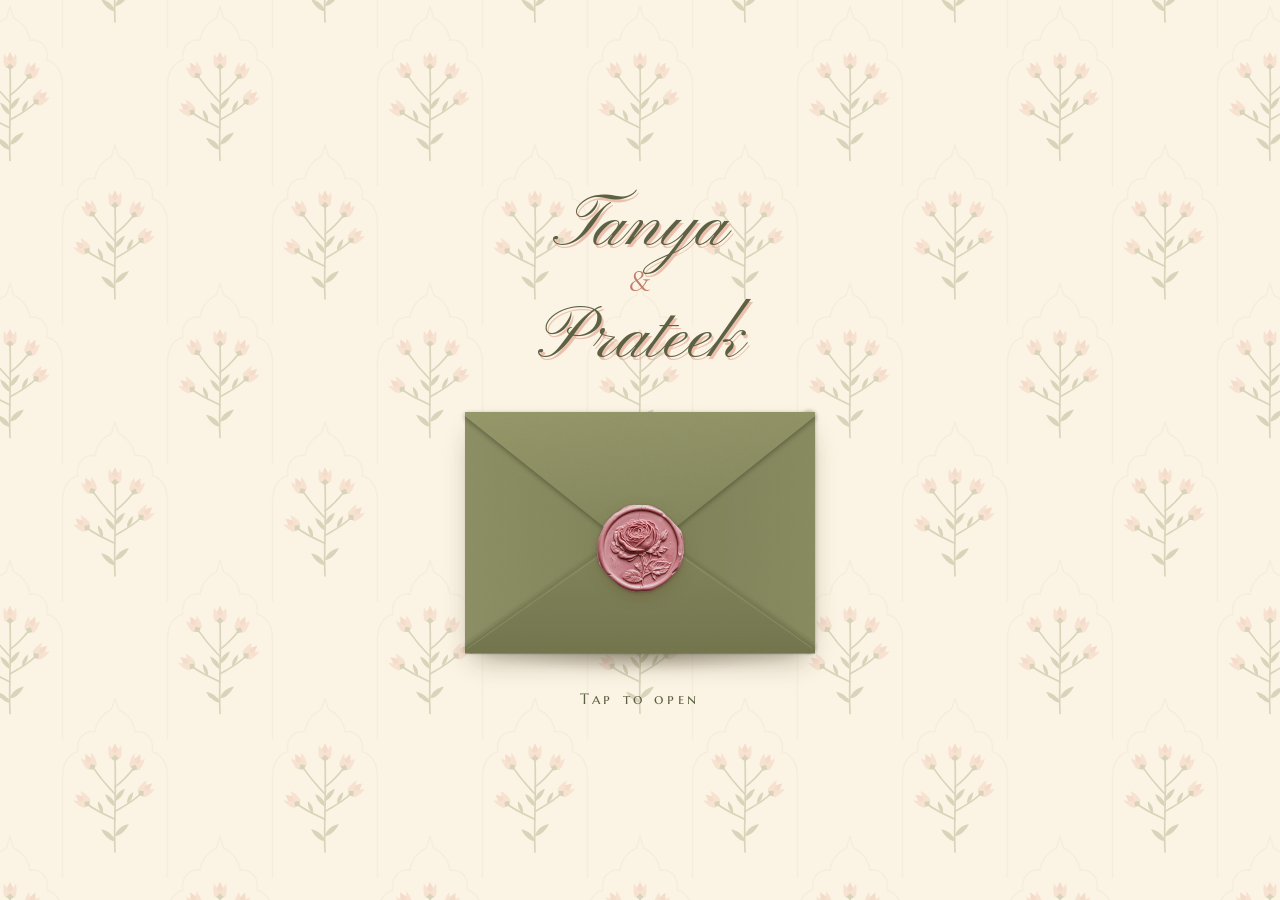
==== index.html @ 71c1da4b "Tanya & Prateek engagement invite Static site for prateeksethi.tanyaarora.in: envelope opening, invi" ====
<!doctype html>
<html lang="en" class="no-js">
<head>
  <meta charset="utf-8">
  <meta name="viewport" content="width=device-width, initial-scale=1, viewport-fit=cover">
  <meta name="color-scheme" content="light">
  <meta name="theme-color" content="#FBF3E3">
  <title>Tanya &amp; Prateek's Engagement</title>
  <meta name="description" content="Our kids are getting engaged! Join us on Sunday, 6 December 2026 at Namami Ganges, Rishikesh.">
  <meta property="og:type" content="website">
  <meta property="og:title" content="Tanya &amp; Prateek · You're invited">
  <meta property="og:description" content="Sunday, 6 December 2026 · Namami Ganges, Rishikesh">
  <meta property="og:url" content="https://prateeksethi.tanyaarora.in/">
  <meta property="og:image" content="https://prateeksethi.tanyaarora.in/assets/preview.jpg">
  <meta property="og:image:width" content="1200">
  <meta property="og:image:height" content="630">
  <meta name="twitter:card" content="summary_large_image">
  <link rel="canonical" href="https://prateeksethi.tanyaarora.in/">
  <link rel="icon" href="assets/flower.svg" type="image/svg+xml">
  <link rel="preconnect" href="https://fonts.googleapis.com">
  <link rel="preconnect" href="https://fonts.gstatic.com" crossorigin>
  <link href="https://fonts.googleapis.com/css2?family=Marcellus&family=Marcellus+SC&family=Pinyon+Script&family=Spectral:ital,wght@0,300;0,400;0,500;1,300;1,400&display=swap" rel="stylesheet">
  <link rel="stylesheet" href="style.css">
</head>
<body>

<!-- Drawings used across the page: block-print sprig, wax seal, and the icons -->
<svg width="0" height="0" style="position:absolute" aria-hidden="true" focusable="false">
  <defs>
    <linearGradient id="orn-l" gradientUnits="userSpaceOnUse" x1="6" y1="0" x2="86" y2="0"><stop offset="0" stop-color="#B4B78E" stop-opacity="0"/><stop offset="1" stop-color="#B4B78E"/></linearGradient>
    <linearGradient id="orn-r" gradientUnits="userSpaceOnUse" x1="214" y1="0" x2="134" y2="0"><stop offset="0" stop-color="#B4B78E" stop-opacity="0"/><stop offset="1" stop-color="#B4B78E"/></linearGradient>

    <path id="sp-leaf" d="M0 0 C5 -4.5 13 -5.2 21 -1.2 C13 3 5 3 0 0Z" fill="#7F834D"/>
    <g id="sp-flower">
      <path d="M-6.2 0 C-7.8 -4 -7.8 -9 -6.8 -14.5 L-3.3 -9.6 L0 -16.5 L3.3 -9.6 L6.8 -14.5 C7.8 -9 7.8 -4 6.2 0 C3 2.6 -3 2.6 -6.2 0Z" fill="#EDB7A3"/>
      <path d="M-3.3 -9.6 L0 -16.5 L3.3 -9.6 C2.2 -4.5 -2.2 -4.5 -3.3 -9.6Z" fill="#E3A08B"/>
      <path d="M-4.2 0.6 L0 -3.6 L4.2 0.6 L0 4Z" fill="#7F834D"/>
    </g>

    <symbol id="sprig" viewBox="-42 -64 84 132">
      <g fill="none" stroke="#7F834D" stroke-width="1.9" stroke-linecap="round">
        <path d="M0 64 C-1.5 34 1.5 2 0 -42"/>
        <path d="M0 -2 C-8 -10 -16 -19 -25 -32"/>
        <path d="M0 -10 C8 -16 14 -22 21 -31"/>
        <path d="M0 18 C10 12 20 7 29 -2"/>
        <path d="M0 27 C-10 22 -22 17 -31 10"/>
      </g>
      <use href="#sp-leaf" transform="translate(0 46) rotate(-38)"/>
      <use href="#sp-leaf" transform="translate(0 52) rotate(-142) scale(1 -1)"/>
      <use href="#sp-leaf" transform="translate(0 6) rotate(-48) scale(.85)"/>
      <use href="#sp-leaf" transform="translate(0 12) rotate(-132) scale(.85 -.85)"/>
      <use href="#sp-leaf" transform="translate(14 9) rotate(-60) scale(.7)"/>
      <use href="#sp-leaf" transform="translate(-14 20) rotate(-115) scale(.7 -.7)"/>
      <use href="#sp-flower" transform="translate(0 -43)"/>
      <use href="#sp-flower" transform="translate(-26 -33) rotate(-28)"/>
      <use href="#sp-flower" transform="translate(22 -32) rotate(24)"/>
      <use href="#sp-flower" transform="translate(30 -3) rotate(48)"/>
      <use href="#sp-flower" transform="translate(-32 9) rotate(-52)"/>
    </symbol>

    <!-- divider: two fading rules, a bud and two leaves -->
    <symbol id="orn" viewBox="0 0 220 26">
      <path d="M6 15 H86" stroke="url(#orn-l)" stroke-width="1"/>
      <path d="M134 15 H214" stroke="url(#orn-r)" stroke-width="1"/>
      <circle cx="91" cy="15" r="1.4" fill="#E8B3A0"/><circle cx="129" cy="15" r="1.4" fill="#E8B3A0"/>
      <use href="#sp-leaf" transform="translate(107 18) rotate(198) scale(.62)"/>
      <use href="#sp-leaf" transform="translate(113 18) rotate(-18) scale(.62)"/>
      <use href="#sp-flower" transform="translate(110 19.5) scale(.82)"/>
    </symbol>


    <!-- icons, drawn in the invite's sage / blush block-print colours -->
    <symbol id="i-rings" viewBox="0 0 48 40">
      <circle cx="19" cy="24" r="10.5" fill="none" stroke="#7E8056" stroke-width="3.4"/>
      <circle cx="29" cy="24" r="10.5" fill="none" stroke="#B4B78E" stroke-width="3.4"/>
      <path d="M20.8 13.7 A10.5 10.5 0 0 1 27 17.3" fill="none" stroke="#FBF6EC" stroke-width="6"/>
      <path d="M20.8 13.7 A10.5 10.5 0 0 1 27 17.3" fill="none" stroke="#7E8056" stroke-width="3.4"/>
      <path d="M19 3.2 L23.2 8 L19 13 L14.8 8Z" fill="#E8B3A0"/>
      <path d="M14.8 8 H23.2 M19 3.2 L17.4 8 L19 13 L20.6 8Z" fill="none" stroke="#C98670" stroke-width=".7" stroke-linejoin="round"/>
    </symbol>
    <symbol id="i-dine" viewBox="0 0 48 40">
      <g transform="translate(24 21) rotate(30)">
        <rect x="-1.25" y="-4" width="2.5" height="21" rx="1.25" fill="#B4B78E"/>
        <ellipse cx="0" cy="-11" rx="4.6" ry="6.6" fill="#B4B78E"/>
        <ellipse cx="-1.3" cy="-12.6" rx="1.4" ry="3" fill="#FBF6EC" opacity=".55"/>
      </g>
      <g transform="translate(24 21) rotate(-30)" fill="none" stroke="#7E8056" stroke-linecap="round">
        <path d="M0 -3.5 V16.5" stroke-width="2.5"/>
        <path d="M-4.2 -17.5 V-9.5 C-4.2 -6 -2.3 -4.2 0 -4.2 C2.3 -4.2 4.2 -6 4.2 -9.5 V-17.5" stroke-width="1.7"/>
        <path d="M-1.4 -17.5 V-10 M1.4 -17.5 V-10" stroke-width="1.5"/>
      </g>
      <g transform="translate(24 21)">
        <g fill="#E8B3A0"><ellipse cy="-3.3" rx="2.2" ry="3.2"/><ellipse cy="-3.3" rx="2.2" ry="3.2" transform="rotate(72)"/><ellipse cy="-3.3" rx="2.2" ry="3.2" transform="rotate(144)"/><ellipse cy="-3.3" rx="2.2" ry="3.2" transform="rotate(216)"/><ellipse cy="-3.3" rx="2.2" ry="3.2" transform="rotate(288)"/></g>
        <circle r="1.6" fill="#7E8056"/>
      </g>
    </symbol>
    <symbol id="i-buta" viewBox="0 0 32 40">
      <path d="M16 38.5 C8.3 38.5 3 32.8 3 25.5 C3 17 9.6 11.6 16.5 8.4 C20.3 6.6 23.2 4.6 24.6 1.5 C26.4 5 26 8.8 23.4 11.6 C26.9 14.4 29 19.4 29 25.5 C29 32.8 23.7 38.5 16 38.5Z" fill="#E8B3A0" stroke="#C98670" stroke-width="1"/>
      <path d="M16 34.2 C11.1 34.2 7.8 30.6 7.8 26 C7.8 20.6 12 17.2 16.3 15.2 C18.7 14.1 20.6 12.8 21.5 10.8 C22.6 13 22.4 15.4 20.7 17.2 C22.9 19 24.2 22.1 24.2 26 C24.2 30.6 20.9 34.2 16 34.2Z" fill="#FBF3E6"/>
      <circle cx="16" cy="26.5" r="3.6" fill="#7E8056"/>
      <g fill="#E8B3A0"><circle cx="16" cy="20" r="1.1"/><circle cx="10.8" cy="27.5" r="1.1"/><circle cx="21.2" cy="27.5" r="1.1"/><circle cx="16" cy="31.8" r="1.1"/></g>
    </symbol>
    <symbol id="i-plane" viewBox="0 0 48 40">
      <g transform="rotate(-10 24 20)">
        <path d="M19 18 L26 6.5 L29.6 6.5 L26.9 18Z" fill="#7E8056"/>
        <path d="M19 23 L26 34.5 L29.6 34.5 L26.9 23Z" fill="#666A47"/>
        <path d="M8.6 18 L5.6 10.8 L9 10.8 L13.8 18Z" fill="#7E8056"/>
        <path d="M6 20.5 C6 18.9 7.2 18 9 18 L33 18 C38 18 42.6 19.2 42.6 20.5 C42.6 21.8 38 23 33 23 L9 23 C7.2 23 6 22.1 6 20.5Z" fill="#7E8056"/>
        <g fill="#F1D3C5"><circle cx="13.5" cy="20.3" r=".95"/><circle cx="16.6" cy="20.3" r=".95"/><circle cx="29.6" cy="20.3" r=".95"/><circle cx="32.7" cy="20.3" r=".95"/></g>
        <path d="M37 19 C39 19.2 40.6 19.7 41.3 20.3" fill="none" stroke="#F1D3C5" stroke-width="1" stroke-linecap="round"/>
        <path d="M6 21.3 H42" stroke="#E8B3A0" stroke-width=".8"/>
      </g>
    </symbol>
    <symbol id="i-train" viewBox="0 0 40 44">
      <rect x="8" y="4" width="24" height="30" rx="7" fill="#7E8056"/>
      <rect x="11.5" y="8.5" width="17" height="10" rx="2.5" fill="#F3E7D3"/>
      <rect x="8" y="22" width="24" height="2.4" fill="#E8B3A0"/>
      <circle cx="13.6" cy="28.6" r="2" fill="#F6E8C9"/><circle cx="26.4" cy="28.6" r="2" fill="#F6E8C9"/>
      <path d="M12.5 34 L9 40 M27.5 34 L31 40" stroke="#7E8056" stroke-width="2.2" stroke-linecap="round"/>
      <path d="M5 41.5 H35" stroke="#B4B78E" stroke-width="1.6" stroke-linecap="round"/>
    </symbol>
    <symbol id="i-car" viewBox="0 0 48 36">
      <path d="M4 25.5 V21.8 C4 20.3 5 19.2 6.6 18.9 L11.5 18 L15.4 12.4 C16.1 11.5 17.2 11 18.4 11 H28.6 C29.9 11 31 11.6 31.7 12.7 L35 18 L40.6 19.1 C42.3 19.4 43.5 20.8 43.5 22.5 V25.5Z" fill="#7E8056"/>
      <path d="M16.6 17.6 L18.9 13.6 H23 V17.6Z M24.8 13.6 H28.3 L30.9 17.6 H24.8Z" fill="#F3E7D3"/>
      <rect x="4" y="21.4" width="39.5" height="1.6" fill="#E8B3A0"/>
      <circle cx="13" cy="25.8" r="4.4" fill="#4D4B39"/><circle cx="13" cy="25.8" r="1.8" fill="#D9CFB6"/>
      <circle cx="35" cy="25.8" r="4.4" fill="#4D4B39"/><circle cx="35" cy="25.8" r="1.8" fill="#D9CFB6"/>
      <path d="M2 31.5 H46" stroke="#B4B78E" stroke-width="1.4" stroke-linecap="round"/>
    </symbol>
    <symbol id="i-music" viewBox="0 0 24 24">
      <path d="M9 17.6V6.4l10-2.3v11.3M9 9l10-2.3" fill="none" stroke="currentColor" stroke-width="1.6" stroke-linejoin="round"/>
      <ellipse cx="6.6" cy="17.7" rx="2.7" ry="2.05" transform="rotate(-18 6.6 17.7)" fill="currentColor"/>
      <ellipse cx="16.6" cy="15.4" rx="2.7" ry="2.05" transform="rotate(-18 16.6 15.4)" fill="currentColor"/>
    </symbol>
    <symbol id="i-arrow" viewBox="0 0 30 12"><path d="M1 6 H27 M21.5 1.5 L27.5 6 L21.5 10.5" fill="none" stroke="currentColor" stroke-width="1.3" stroke-linecap="round" stroke-linejoin="round"/></symbol>
  </defs>
</svg>

<div class="petals petals--back" id="petalsBack" aria-hidden="true"></div>

<!-- ============ Landing: names + sealed envelope ============ -->
<div class="intro" id="intro">
  <div class="intro__inner">
    <p class="intro__names script lockup"><span class="lockup__a">Tanya</span><span class="lockup__amp">&amp;</span><span class="lockup__b">Prateek</span></p>

    <button class="envelope" id="openBtn" type="button" aria-label="Open the invitation">
      <span class="env__shadow"></span>
      <span class="env__back"><span class="env__liner"></span></span>
      <span class="env__letter">
        <span class="env__letter-title script">You're invited</span>
        <svg class="env__letter-orn" aria-hidden="true"><use href="#orn"/></svg>
      </span>
      <svg class="env__pocket" viewBox="0 0 290 200" preserveAspectRatio="none" aria-hidden="true">
        <defs>
          <linearGradient id="pk-l" x1="0" x2="1"><stop offset="0" stop-color="#8E9166"/><stop offset="1" stop-color="#83865B"/></linearGradient>
          <linearGradient id="pk-r" x1="1" x2="0"><stop offset="0" stop-color="#8A8D62"/><stop offset="1" stop-color="#808359"/></linearGradient>
          <linearGradient id="pk-b" x1="0" y1="1" x2="0" y2="0"><stop offset="0" stop-color="#74774F"/><stop offset="1" stop-color="#868A5F"/></linearGradient>
          <filter id="pk-sh" x="-10%" y="-20%" width="120%" height="140%"><feDropShadow dx="0" dy="-1" stdDeviation="1.8" flood-color="#2F2F1C" flood-opacity=".3"/></filter>
        </defs>
        <path d="M0 6 Q0 0 6 0 L137 103 Q145.5 109.5 137 116 L6 200 Q0 200 0 194Z" fill="url(#pk-l)"/>
        <path d="M290 6 Q290 0 284 0 L153 103 Q144.5 109.5 153 116 L284 200 Q290 200 290 194Z" fill="url(#pk-r)" filter="url(#pk-sh)"/>
        <path d="M0 200 V195 L138.5 98.5 Q145 94 151.5 98.5 L290 195 V200Z" fill="url(#pk-b)" filter="url(#pk-sh)"/>
        <path d="M2 196 L139 99.6 Q145 95.4 151 99.6 L288 196" fill="none" stroke="#A3A67B" stroke-opacity=".5" stroke-width=".8"/>
      </svg>
      <span class="env__flap-shade"><span></span></span>
      <span class="env__flap">
        <span class="env__face env__face--out"></span>
        <span class="env__face env__face--in"></span>
      </span>
      <span class="env__seal">
        <span class="env__seal-half env__seal-half--l"><img src="assets/seal.webp" alt="" width="300" height="300"></span>
        <span class="env__seal-half env__seal-half--r"><img src="assets/seal.webp" alt="" width="300" height="300"></span>
      </span>
    </button>

    <p class="intro__hint"><span>Tap to open</span></p>
  </div>
</div>

<!-- ============ The invitation ============ -->
<main class="app" id="app">
  <div class="frame-wrap">
    <button class="side-nav side-nav--prev" type="button" data-step="-1" aria-label="Previous page"><svg><use href="#i-arrow"/></svg></button>

    <div class="frame">
      <div class="card">
        <div class="stage" id="stage">

          <!-- 1 · Cover -->
          <section class="page page--cover is-active" data-page="invite" aria-labelledby="h-invite">
            <div class="page__inner cover">
              <p class="cover__lead reveal" style="--i:0">Our kids are getting</p>
              <h1 class="cover__title script reveal" style="--i:1" id="h-invite" tabindex="-1">Engaged</h1>
              <p class="cover__bless reveal" style="--i:2"><span class="nw">And they can't do it</span> <span class="nw">without your blessings!</span></p>
              <svg class="orn reveal" style="--i:4" aria-hidden="true"><use href="#orn"/></svg>
              <p class="cover__join reveal" style="--i:5">Join us</p>
              <p class="cover__meta reveal" style="--i:6">Sunday, 6 December 2026<br>Namami Ganges, Rishikesh</p>
              <button class="btn btn--line cover__cta reveal" style="--i:7" type="button" data-go="when">See the details</button>

              <div class="kids">
                <div class="kids__box">
                  <div class="kids__fig">
                    <span class="kid-name kid-name--p script">Prateek</span>
                    <span class="kid-name kid-name--t script">Tanya</span>
                    <svg class="arrow arrow--p" viewBox="0 0 60 110" aria-hidden="true"><path pathLength="1" d="M20 4 C4 32 5 72 40 100"/><path pathLength="1" class="arrow__head" d="M35.8 88.7 L40 100 L28.2 98"/></svg>
                    <svg class="arrow arrow--t" viewBox="0 0 60 110" aria-hidden="true"><path pathLength="1" d="M40 4 C56 32 55 72 20 100"/><path pathLength="1" class="arrow__head" d="M24.2 88.7 L20 100 L31.8 98"/></svg>
                    <img class="kids__img" src="assets/kids.webp" width="818" height="602" alt="Childhood photos of Prateek (left) and Tanya (right), holding hands">
                  </div>
                </div>
              </div>
            </div>
          </section>

          <!-- 2 · Join us -->
          <section class="page" data-page="when" aria-labelledby="h-when">
            <div class="page__inner">
              <p class="eyebrow">Save the date</p>
              <h2 class="h2 script" id="h-when" tabindex="-1">Join us</h2>
              <svg class="orn" aria-hidden="true"><use href="#orn"/></svg>

              <div class="date">
                <p class="date__month">December</p>
                <div class="date__row">
                  <span class="date__side">Sunday</span>
                  <span class="date__day">06</span>
                  <span class="date__side">2026</span>
                </div>
                <p class="date__count" id="countdown" hidden></p>
              </div>

              <div class="events">
                <div class="event">
                  <svg class="ico ico--event" aria-hidden="true"><use href="#i-rings"/></svg>
                  <p class="event__time">4:00 pm</p>
                  <p class="event__what">Ring ceremony</p>
                </div>
                <span class="events__rule" aria-hidden="true"></span>
                <div class="event">
                  <svg class="ico ico--event" aria-hidden="true"><use href="#i-dine"/></svg>
                  <p class="event__time">8:00 pm</p>
                  <p class="event__what">Dinner</p>
                </div>
              </div>

              <p class="place-line"><svg class="ico ico--buta" aria-hidden="true"><use href="#i-buta"/></svg>Namami Ganges, Rishikesh</p>


            </div>
          </section>

          <!-- 3 · Venue -->
          <!-- CONFIRM WITH TANYA: venue spelling and that it is the Shivpuri resort -->
          <section class="page" data-page="venue" aria-labelledby="h-venue">
            <div class="page__inner">
              <p class="eyebrow">The venue</p>
              <h2 class="h2 h2--long script" id="h-venue" tabindex="-1">Namami Ganges</h2>
              <p class="venue__where">Shivpuri, Rishikesh<br>Uttarakhand</p>
              <p class="venue__note">On the banks of the Ganga, about 16 km upstream from Rishikesh town on the Badrinath road.</p>

              <figure class="map">
                <svg viewBox="0 0 340 232" role="img" aria-labelledby="mapTitle">
                  <title id="mapTitle">Sketch map: the venue at Shivpuri is up the river from Rishikesh. Jolly Grant Airport is to the west, Haridwar to the south.</title>
                  <rect x="0" y="0" width="340" height="232" fill="#F7EFE0"/>
                  <rect x="6" y="6" width="328" height="220" fill="none" stroke="#CFC5A9" stroke-width=".8"/>
                  <rect x="9.5" y="9.5" width="321" height="213" fill="none" stroke="#DED5BC" stroke-width=".6"/>
                  <g fill="none" stroke="#E8DFC8" stroke-width="1.3">
                    <path d="M10 58 C40 40 82 52 122 32 S204 12 244 26 S318 22 330 14"/>
                    <path d="M10 84 C34 70 70 82 104 64 S168 46 196 54"/>
                    <path d="M210 170 C240 150 282 160 330 138"/>
                    <path d="M230 200 C262 182 300 190 330 174"/>
                  </g>
                  <g fill="#C3C69E">
                    <path d="M40 120 l6 -12 6 12z"/><path d="M50 128 l5 -10 5 10z"/>
                    <path d="M262 132 l6 -12 6 12z"/><path d="M276 140 l5 -10 5 10z"/>
                    <path d="M140 32 l5 -10 5 10z"/><path d="M300 92 l5 -10 5 10z"/>
                  </g>
                  <path d="M336 40 C318 52 296 68 270 82 C248 94 232 88 214 94 C198 100 194 110 184 118 C168 132 150 144 132 162 C112 182 92 194 76 208 C68 216 63 222 60 226" fill="none" stroke="#C4D3C6" stroke-width="10" stroke-linecap="round"/>
                  <path d="M336 40 C318 52 296 68 270 82 C248 94 232 88 214 94 C198 100 194 110 184 118 C168 132 150 144 132 162 C112 182 92 194 76 208 C68 216 63 222 60 226" fill="none" stroke="#E4EDE4" stroke-width="2" stroke-dasharray="3 11" stroke-linecap="round"/>
                  <text class="map__river-label" transform="translate(112 166) rotate(-42)">Ganga</text>
                  <g fill="none" stroke="#D99A84" stroke-width="1.6" stroke-dasharray="4 5" stroke-linecap="round">
                    <path d="M90 38 C112 54 150 66 176 94"/>
                    <path d="M184 98 C200 86 216 80 234 74 C248 70 256 68 262 67"/>
                    <path d="M74 198 C98 174 134 148 172 106"/>
                  </g>
                  <circle cx="90" cy="38" r="12.5" fill="#FBF6EC" stroke="#9A9D73" stroke-width="1"/>
                  <svg x="80" y="29.5" width="20" height="17"><use href="#i-plane"/></svg>
                  <text class="map__label" x="24" y="66">Jolly Grant Airport</text>
                  <text class="map__sub" x="24" y="77">Dehradun</text>
                  <circle cx="180" cy="98" r="4.2" fill="#7E8056"/><circle cx="180" cy="98" r="7" fill="none" stroke="#7E8056" stroke-opacity=".35"/>
                  <text class="map__label" x="170" y="125" text-anchor="end">Rishikesh</text>
                  <circle cx="72" cy="200" r="4.2" fill="#7E8056"/>
                  <text class="map__label" x="86" y="212">Haridwar</text>
                  <circle class="map__pulse" cx="268" cy="68" r="6" fill="#E8B3A0"/>
                  <svg x="256" y="36" width="24" height="30"><use href="#i-buta"/></svg>
                  <text class="map__venue" x="262" y="28" text-anchor="middle">Namami Ganges</text>
                  <text class="map__sub" x="284" y="56">Shivpuri</text>
                  <g transform="translate(314 202)" fill="#9C9A80"><path d="M0 -13 l4.5 11 -4.5 -2.8 -4.5 2.8z"/><text class="map__sub" x="0" y="9" text-anchor="middle">N</text></g>
                </svg>
              </figure>

              <div class="btn-row">
                <a class="btn btn--primary" id="dirLink" href="#" target="_blank" rel="noopener">Get directions</a>
              </div>

            </div>
          </section>

          <!-- 4 · Travel -->
          <section class="page" data-page="travel" aria-labelledby="h-travel">
            <div class="page__inner">
              <p class="eyebrow">Getting there</p>
              <h2 class="h2 script" id="h-travel" tabindex="-1">Travel</h2>
              <p class="lede">Approximate distances and travel times to the venue in Shivpuri.</p>

              <ul class="travel">
                <li class="trow">
                  <svg class="ico ico--travel" aria-hidden="true"><use href="#i-plane"/></svg>
                  <div class="trow__body">
                    <p class="trow__kind">By air · Dehradun</p>
                    <h3>Jolly Grant Airport</h3>
                    <p class="trow__meta"><span class="code">DED</span>40&nbsp;km · 1–1¼&nbsp;hrs</p>
                  </div>
                </li>
                <li class="trow">
                  <svg class="ico ico--travel" aria-hidden="true"><use href="#i-train"/></svg>
                  <div class="trow__body">
                    <p class="trow__kind">By train</p>
                    <h3>Yog Nagari Rishikesh</h3>
                    <p class="trow__meta"><span class="code">YNRK</span>20&nbsp;km · 45&nbsp;min</p>
                    <h3 class="trow__h-2">Haridwar Junction</h3>
                    <p class="trow__meta"><span class="code">HW</span>45&nbsp;km · 1¼–1½&nbsp;hrs</p>
                  </div>
                </li>
                <li class="trow">
                  <svg class="ico ico--travel" aria-hidden="true"><use href="#i-car"/></svg>
                  <div class="trow__body">
                    <p class="trow__kind">By road</p>
                    <h3>From Delhi</h3>
                    <p class="trow__meta">260&nbsp;km · 6–7&nbsp;hrs</p>
                  </div>
                </li>
              </ul>


            </div>
          </section>

          <!-- 5 · Theme / dress code -->
          <section class="page" data-page="dress" aria-labelledby="h-dress">
            <div class="page__inner">
              <p class="eyebrow">Theme</p>
              <h2 class="h2 script" id="h-dress" tabindex="-1">Dress code</h2>

              <div class="attire">
                <p class="attire__for">Ring ceremony</p>
                <p class="attire__title script">Pastels, please</p>
                <div class="swatches" aria-hidden="true"><span style="--c:#F2CBC2"></span><span style="--c:#F7D8BF"></span><span style="--c:#F1E4B2"></span><span style="--c:#CFE2CC"></span><span style="--c:#C9DBEA"></span><span style="--c:#DDD0EA"></span></div>
                <p class="attire__text">Any pastel colours of your choice. Please avoid whites, and keep a warm layer handy, as it can get a little cold.</p>
                <span class="attire__rule" aria-hidden="true"></span>
                <p class="attire__for">After party</p>
                <p class="attire__title attire__title--sm script lockup"><span>Western</span><span class="lockup__amp">&amp;</span><span>comfortable</span></p>
              </div>

              <button class="next-link" type="button" data-go="celebrate">Next <svg><use href="#i-arrow"/></svg></button>
            </div>
          </section>

          <!-- 6 · Sign-off from the families -->
          <section class="page" data-page="celebrate" aria-labelledby="h-celebrate">
            <div class="page__inner closing">
              <svg class="closing__sprig" aria-hidden="true"><use href="#sprig"/></svg>
              <h2 class="closing__line" id="h-celebrate" tabindex="-1">We can't wait to celebrate with you</h2>
              <svg class="orn" aria-hidden="true"><use href="#orn"/></svg>
              <p class="closing__names script lockup"><span>Aroras</span><span class="lockup__amp">&amp;</span><span>Sethis</span></p>
              <p class="closing__date">06 · 12 · 2026</p>
              <button class="next-link next-link--back" type="button" data-go="invite"><svg><use href="#i-arrow"/></svg> Back to the invite</button>
            </div>
          </section>

        </div>
      </div>
      <button class="music" id="musicBtn" type="button" aria-pressed="false" aria-label="Play music"><svg aria-hidden="true"><use href="#i-music"/></svg></button>
    </div>

    <button class="side-nav side-nav--next" type="button" data-step="1" aria-label="Next page"><svg><use href="#i-arrow"/></svg></button>
  </div>

  <nav class="tabs" aria-label="Invitation pages">
    <a class="tab" href="#invite" data-go="invite" aria-current="page">Invite</a>
    <a class="tab" href="#when" data-go="when">When</a>
    <a class="tab" href="#venue" data-go="venue">Venue</a>
    <a class="tab" href="#travel" data-go="travel">Travel</a>
    <a class="tab" href="#dress" data-go="dress">Attire</a>
  </nav>
</main>

<div class="petals petals--front" id="petalsFront" aria-hidden="true"></div>

<!-- background music: "Happy Guitar" by andriig; starts when the envelope is tapped -->
<audio id="bgm" src="assets/music.mp4" loop preload="none"></audio>

<script src="script.js"></script>
</body>
</html>
---- style.css ----
/* Tanya & Prateek · engagement invite
   Layout: a scalloped sage frame holding a block-printed paper card; pages slide inside it.
   Colours are sampled from the Canva invite. Single, deliberate light look (it's printed stationery). */
:root {
  --ground: #FBF3E3;       /* cream behind the frame */
  --paper: #FBF6EC;        /* the card */
  --paper-2: #F4EBDA;      /* panels on the card */
  --sage: #7E8056;         /* scalloped frame, buttons */
  --sage-light: #B4B78E;
  --sage-deep: #5D6143;    /* headings */
  --ink: #4D4B39;          /* body text */
  --muted: #6B6651;
  --rule: #DCD2B9;
  --blush: #E8B3A0;        /* flowers */
  --blush-deep: #BF7E6A;

  --script: "Pinyon Script", "Snell Roundhand", "Apple Chancery", cursive;
  --caps: "Marcellus SC", "Marcellus", Georgia, serif;
  --display: "Marcellus", Georgia, serif;
  --serif: "Spectral", Georgia, "Times New Roman", serif;

  --r: 12px;               /* scallop radius */
  --band: 9px;             /* sage band between scallops and card */
  --ease: cubic-bezier(.2, .75, .2, 1);
  --flap-clip: polygon(0 0, 100% 0, 100% 3%, 53.6% 95.5%, 51.6% 99%, 50% 100%, 48.4% 99%, 46.4% 95.5%, 0 3%);
  --flap-clip-in: polygon(0 100%, 100% 100%, 100% 97%, 53.6% 4.5%, 51.6% 1%, 50% 0, 48.4% 1%, 46.4% 4.5%, 0 97%);
  color-scheme: light;
}
@media (min-width: 600px) {
  :root { --r: 16px; --band: 15px; }
}

*, *::before, *::after { box-sizing: border-box; }
html, body { height: 100%; }
body {
  margin: 0;
  background: var(--ground) url("assets/pattern.svg") center -40px / 176px auto;
  color: var(--ink);
  font-family: var(--serif);
  font-size: 16px;
  line-height: 1.6;
  -webkit-font-smoothing: antialiased;
  -webkit-tap-highlight-color: transparent;
  overflow: hidden;
}
@media (min-width: 600px) { body { background-size: 210px auto; } }
p, h1, h2, h3, ol, ul, figure { margin: 0; }
ol, ul { padding: 0; list-style: none; }
button { font: inherit; color: inherit; }
svg { display: block; }
img { display: block; max-width: 100%; }
a { color: inherit; }
b { font-weight: 500; }

/* Script lettering, with a slightly offset blush impression like a hand block print */
.script {
  font-family: var(--script); font-weight: 400;
  color: var(--sage-deep);
  text-shadow: .028em .035em 0 rgba(232, 179, 160, .8);
}

:focus-visible { outline: 1.5px solid var(--blush-deep); outline-offset: 3px; border-radius: 3px; }
[tabindex="-1"]:focus { outline: none; }

/* ============ Petals ============ */
.petals { position: fixed; inset: 0; pointer-events: none; overflow: hidden; z-index: 1; }
.petals--front { z-index: 40; }
.petal {
  position: absolute; top: -30px; left: var(--x);
  animation: petal-fall var(--d) linear var(--delay) 1 both;
  will-change: transform;
}
.petal.is-loop { animation-iteration-count: infinite; opacity: .8; }
.petal b {
  display: block;
  width: calc(10px * var(--s)); height: calc(13px * var(--s));
  border-radius: 85% 8% 85% 8%;
  background: linear-gradient(140deg, #F8DCCF, #E5A592);
  animation: petal-sway calc(var(--d) / 2.6) ease-in-out var(--delay) infinite alternate;
}
.petal:nth-child(3n) b { background: linear-gradient(140deg, #FBE6DA, #EDB9A4); }
.petal:nth-child(4n) b { background: linear-gradient(140deg, #F2CDBF, #D8937F); }
@keyframes petal-fall {
  from { transform: translate3d(0, -6vh, 0); }
  to   { transform: translate3d(var(--drift), 112vh, 0); }
}
@keyframes petal-sway {
  from { transform: translateX(-14px) rotate(var(--rot)) rotateX(0deg); }
  to   { transform: translateX(14px) rotate(calc(var(--rot) + 150deg)) rotateX(65deg); }
}

/* ============ Landing ============ */
.intro {
  position: fixed; inset: 0; z-index: 30;
  display: grid; place-items: center;
  padding-block: 24px;
  padding-left: max(16px, env(safe-area-inset-left, 0px));
  padding-right: max(16px, env(safe-area-inset-right, 0px));
  transition: opacity .9s ease, visibility 0s linear .9s;
}
.intro::before { /* same print as the page; fades first so the card can appear beneath the letter */
  content: ""; position: absolute; inset: 0;
  background:
    linear-gradient(rgba(251, 243, 227, .72), rgba(251, 243, 227, .72)),
    url("assets/pattern.svg") center -40px / 176px auto,
    var(--ground);
  transition: opacity .7s ease;
}
@media (min-width: 600px) { .intro::before { background-size: auto, 210px auto; } }
.intro.is-leaving::before { opacity: 0; }
.intro.is-gone { opacity: 0; visibility: hidden; }
.intro[hidden] { display: none; }
.no-js .intro { display: none; }
.intro__inner {
  position: relative;
  display: grid; justify-items: center; text-align: center;
  width: min(100%, 440px);
  padding-block: 24px;
}
.intro__names { margin-bottom: 34px; font-size: clamp(50px, 15.5vw, 74px); transition: opacity .6s ease, transform .8s var(--ease); }
.intro__hint {
  margin-top: 34px;
  font-family: var(--caps); font-size: 15px; letter-spacing: .24em; color: var(--sage-deep);
  transition: opacity .4s ease;
}
.intro__hint span { display: inline-block; animation: hint 2.6s ease-in-out infinite; }
@keyframes hint { 0%, 100% { opacity: .8; transform: translateY(0); } 50% { opacity: 1; transform: translateY(-3px); } }
.intro.is-opening .intro__hint { opacity: 0; }
.intro.is-opening .intro__names { opacity: 0; transform: translateY(-12px); }
.intro.is-opening .envelope { transform: translateY(15%); }
.intro.is-leaving .intro__names { opacity: 0; transform: translateY(-8px); }

/* ---- Envelope (flap side, sealed) ---- */
.envelope {
  all: unset; cursor: pointer;
  position: relative; display: block;
  width: min(90%, 350px); aspect-ratio: 1.45;
  perspective: 1200px;
  -webkit-tap-highlight-color: transparent;
  transition: transform 1s var(--ease) .1s;
}
.envelope:focus-visible { outline: 1.5px solid var(--blush-deep); outline-offset: 12px; border-radius: 6px; }
.envelope > span, .envelope > svg { position: absolute; display: block; }
.envelope::after { /* paper grain over the whole envelope */
  content: ""; position: absolute; inset: 0; z-index: 7; pointer-events: none;
  border-radius: 5px;
  background: url("assets/grain.svg");
  mix-blend-mode: multiply;
  transition: opacity .5s ease;
}
.env__shadow {
  left: 3%; right: 3%; bottom: -8%; height: 18%; z-index: 0;
  border-radius: 50%;
  background: radial-gradient(closest-side, rgba(58, 52, 28, .32), rgba(58, 52, 28, 0));
  filter: blur(3px);
}
.env__back {
  inset: 0; z-index: 1; border-radius: 5px;
  background: #6C6F47;
  box-shadow: 0 1px 1px rgba(40, 36, 20, .2), 0 14px 26px -10px rgba(58, 52, 28, .45);
}
.env__liner {
  position: absolute; inset: 5px 5px 34% 5px;
  border-radius: 3px 3px 0 0;
  background: #F6ECDA url("assets/liner.svg") center top / 62px auto;
}
.envelope > .env__letter {
  left: 6%; right: 6%; top: 5%; height: 86%; z-index: 2;
  display: flex; flex-direction: column; align-items: center;
  padding-top: 5.5%;
  background: var(--paper) url("assets/grain.svg");
  border-radius: 2px;
  box-shadow: 0 1px 3px rgba(40, 35, 20, .2);
  transition: transform .95s var(--ease) .78s, opacity .6s ease;
}
.env__letter::before {
  content: ""; position: absolute; inset: 6px;
  border: 1px solid rgba(126, 128, 86, .35);
  outline: 1px solid rgba(126, 128, 86, .16); outline-offset: -4px;
}
.env__letter-title { margin-top: 4%; font-size: clamp(34px, 11vw, 46px); line-height: 1.15; }
.env__letter-orn { width: 46%; aspect-ratio: 220 / 26; height: auto; margin-top: 2px; }
.env__letter-date { margin-top: 5px; font-family: var(--display); font-size: clamp(9.5px, 2.9vw, 12px); letter-spacing: .3em; padding-left: .3em; color: var(--muted); }
.env__pocket { inset: 0; width: 100%; height: 100%; z-index: 3; overflow: visible; }
.env__flap-shade {
  left: 0; right: 0; top: 0; height: 58%; z-index: 4;
  filter: blur(2.5px); opacity: .45; transform: translateY(2px);
  transition: opacity .25s ease .25s;
}
.env__flap-shade span { position: absolute; inset: 0; background: #2C2C19; clip-path: var(--flap-clip); }
.env__flap {
  left: 0; right: 0; top: 0; height: 58%; z-index: 5;
  transform-origin: 50% 0;
  transform-style: preserve-3d;
  transition: transform .85s cubic-bezier(.45, .05, .25, 1) .3s, z-index 0s linear .72s, opacity .6s ease;
}
.env__face { position: absolute; inset: 0; -webkit-backface-visibility: hidden; backface-visibility: hidden; }
.env__face--out {
  clip-path: var(--flap-clip);
  background: url("assets/grain.svg"), linear-gradient(174deg, #979A6A 0%, #8B8E62 52%, #7F8257 100%);
}
.env__face--in {
  transform: rotateX(180deg);
  clip-path: var(--flap-clip-in);
  background: #F6ECDA url("assets/liner.svg") center bottom / 62px auto;
}
.env__seal {
  left: 50%; top: 56.5%; z-index: 6;
  width: 25%; aspect-ratio: 1;
  transform: translate(-50%, -50%);
  filter: drop-shadow(0 1.5px 1.5px rgba(80, 35, 25, .4)) drop-shadow(0 5px 7px rgba(80, 35, 25, .18));
}
.env__seal-half { position: absolute; inset: 0; transition: transform .6s cubic-bezier(.3, .6, .3, 1), opacity .45s ease .12s; }
.env__seal-half img { width: 100%; height: 100%; }
.env__seal-half--l { clip-path: polygon(0 0, 53% 0, 48% 16%, 55% 31%, 46% 47%, 53% 63%, 47% 80%, 52% 100%, 0 100%); }
.env__seal-half--r { clip-path: polygon(53% 0, 100% 0, 100% 100%, 52% 100%, 47% 80%, 53% 63%, 46% 47%, 55% 31%, 48% 16%); }

.envelope.is-open { cursor: default; }
.envelope.is-open .env__seal-half--l { transform: translate(-16%, 12%) rotate(-18deg); opacity: 0; }
.envelope.is-open .env__seal-half--r { transform: translate(16%, 14%) rotate(15deg); opacity: 0; }
.envelope.is-open .env__flap-shade { opacity: 0; }
.envelope.is-open .env__flap { transform: rotateX(180deg); z-index: 1; }
.envelope.is-open .env__letter { transform: translateY(-50%); }

.envelope.is-leaving .env__back,
.envelope.is-leaving .env__pocket,
.envelope.is-leaving .env__shadow { transform: translateY(26%); opacity: 0; transition: transform .7s cubic-bezier(.5, 0, .7, .4), opacity .55s ease; }
.envelope.is-leaving .env__flap { transform: translateY(26%) rotateX(180deg); opacity: 0; transition: transform .7s cubic-bezier(.5, 0, .7, .4), opacity .45s ease; }
.envelope.is-leaving::after { opacity: 0; }
.envelope.is-leaving .env__letter { transform: translateY(-56%) scale(1.14); opacity: 0; transition: transform .85s var(--ease), opacity .6s ease .2s; }

/* ============ App shell ============ */
.app {
  position: fixed; inset: 0; z-index: 2;
  display: flex; flex-direction: column; align-items: center;
  padding-top: max(12px, env(safe-area-inset-top, 0px));
  padding-left: max(16px, env(safe-area-inset-left, 0px));
  padding-right: max(16px, env(safe-area-inset-right, 0px));
}
.frame-wrap {
  position: relative; flex: 1; min-height: 0;
  width: 100%; max-width: 540px; max-height: 900px;
  display: flex; align-items: stretch; justify-content: center;
}
.frame {
  position: relative; flex: 1; min-width: 0;
  padding: calc(var(--r) + var(--band));
  filter: drop-shadow(0 10px 18px rgba(90, 80, 45, .18));
  transition: opacity .9s ease, transform 1.1s var(--ease);
}
/* Scalloped sage frame: an inner rectangle plus a row of circles along each edge */
.frame::before {
  content: ""; position: absolute; inset: 0;
  background: url("assets/grain.svg"), var(--sage);
  --d: calc(var(--r) * 2);
  --dot: radial-gradient(circle closest-side, #000 calc(100% - .8px), #0000);
  -webkit-mask:
    linear-gradient(#000 0 0) center / calc(100% - var(--d)) calc(100% - var(--d)) no-repeat,
    var(--dot) 0 0 / var(--d) var(--d) round no-repeat,
    var(--dot) 0 100% / var(--d) var(--d) round no-repeat,
    var(--dot) 0 0 / var(--d) var(--d) no-repeat round,
    var(--dot) 100% 0 / var(--d) var(--d) no-repeat round;
          mask:
    linear-gradient(#000 0 0) center / calc(100% - var(--d)) calc(100% - var(--d)) no-repeat,
    var(--dot) 0 0 / var(--d) var(--d) round no-repeat,
    var(--dot) 0 100% / var(--d) var(--d) round no-repeat,
    var(--dot) 0 0 / var(--d) var(--d) no-repeat round,
    var(--dot) 100% 0 / var(--d) var(--d) no-repeat round;
}
.js .app:not(.is-revealed) .frame { opacity: 0; transform: translateY(14px) scale(.965); }
.js .app:not(.is-revealed) .tabs { opacity: 0; transform: translateY(16px); }

/* Music on/off, sitting on the frame's top-right scallops */
.music {
  position: absolute; top: 2px; right: 2px; z-index: 5;
  display: grid; place-items: center;
  width: 42px; height: 42px; border-radius: 50%;
  border: 1px solid var(--sage); color: var(--sage-deep); cursor: pointer;
  background: var(--paper) url("assets/grain.svg");
  box-shadow: inset 0 0 0 3px var(--paper), inset 0 0 0 4px rgba(126, 128, 86, .28), 0 4px 10px -2px rgba(80, 70, 40, .3);
  transition: opacity .6s ease 1s, transform .2s;
}
.music svg { width: 20px; height: 20px; }
.music::after { /* a soft strike-through while the music is off */
  content: ""; position: absolute; left: 10px; right: 10px; top: 50%; height: 1.6px; margin-top: -.8px;
  background: var(--blush-deep); border-radius: 1px; transform: rotate(-45deg);
  transition: opacity .2s;
}
.music[aria-pressed="true"]::after { opacity: 0; }
.music[aria-pressed="true"] { animation: music-glow 2.4s ease-out infinite; }
@keyframes music-glow {
  0% { box-shadow: inset 0 0 0 3px var(--paper), inset 0 0 0 4px rgba(126, 128, 86, .28), 0 4px 10px -2px rgba(80, 70, 40, .3), 0 0 0 0 rgba(232, 179, 160, .55); }
  100% { box-shadow: inset 0 0 0 3px var(--paper), inset 0 0 0 4px rgba(126, 128, 86, .28), 0 4px 10px -2px rgba(80, 70, 40, .3), 0 0 0 12px rgba(232, 179, 160, 0); }
}
.music:active { transform: scale(.94); }
.js .app:not(.is-revealed) .music { opacity: 0; }

/* The card: warm paper, a faint tone-on-tone block print, and a printed double rule */
.card {
  position: relative; height: 100%;
  background-color: var(--paper);
  background-image: url("assets/grain.svg"), url("assets/paper-print.svg");
  background-size: 180px, 150px auto;
  background-position: 0 0, center -24px;
  overflow: hidden;
  container-type: size;
}
.card::before, .card::after { content: ""; position: absolute; pointer-events: none; }
.card::before { inset: 9px; border: 1px solid rgba(126, 128, 86, .34); }
.card::after { inset: 13px; border: 1px solid rgba(126, 128, 86, .17); }
.stage { position: absolute; inset: 0; }
.stage::before { /* a small block-print flower on each corner of the double rule */
  content: ""; position: absolute; inset: 3px; pointer-events: none;
  background:
    url("assets/flower.svg") 0 0 / 16px no-repeat,
    url("assets/flower.svg") 100% 0 / 16px no-repeat,
    url("assets/flower.svg") 0 100% / 16px no-repeat,
    url("assets/flower.svg") 100% 100% / 16px no-repeat;
}

/* Pages */
.page {
  position: absolute; inset: 0;
  overflow: hidden;
  visibility: hidden; opacity: 0;
  transform: translateX(30px);
  transition: opacity .45s ease, transform .6s var(--ease), visibility 0s linear .6s;
}
.page.is-before { transform: translateX(-30px); }
.page.is-active {
  visibility: visible; opacity: 1; transform: none;
  transition: opacity .55s ease .1s, transform .7s var(--ease) .1s, visibility 0s;
}
.page__inner {
  position: relative;
  min-height: 100%;
  display: flex; flex-direction: column; align-items: center; justify-content: center;
  text-align: center;
  --pad-x: 22px;
  padding: clamp(18px, 4.6cqh, 42px) var(--pad-x) clamp(16px, 4cqh, 40px);
  transform: scale(var(--fit, 1)); transform-origin: 50% 0;
}
@media (min-width: 600px) { .page__inner { --pad-x: 44px; } }

.eyebrow { font-family: var(--caps); font-size: clamp(13px, 2.6cqh, 14.5px); letter-spacing: .24em; color: var(--muted); padding-left: .24em; }
.h2 { font-size: clamp(38px, min(14cqw, 8.4cqh), 62px); line-height: 1.16; margin: 0; text-wrap: balance; }
.h2--long { font-size: clamp(32px, min(12.6cqw, 7.4cqh), 54px); white-space: nowrap; }
.lede { font-size: 15.5px; color: var(--muted); font-style: italic; margin: 2px 0 clamp(8px, 2cqh, 14px); text-wrap: balance; }
.orn { width: min(200px, 62%); aspect-ratio: 220 / 26; height: auto; margin: clamp(2px, 1cqh, 6px) auto clamp(2px, .8cqh, 4px); }

/* Buttons: a printed double rule rather than a chunky pill */
.btn {
  display: inline-flex; align-items: center; justify-content: center;
  min-height: 48px; padding: 12px 26px;
  border: 1px solid var(--sage); border-radius: 2px;
  font-family: var(--caps); font-size: 14.5px; letter-spacing: .14em;
  text-decoration: none; cursor: pointer;
  transition: background-color .25s, color .25s, transform .15s;
}
.btn:active { transform: scale(.98); }
.btn--primary {
  background: var(--sage); color: var(--paper);
  box-shadow: inset 0 0 0 3px var(--sage), inset 0 0 0 4px rgba(251, 246, 236, .5), 0 6px 14px -6px rgba(80, 76, 40, .45);
}
.btn--primary:hover { background: #727449; box-shadow: inset 0 0 0 3px #727449, inset 0 0 0 4px rgba(251, 246, 236, .5), 0 6px 14px -6px rgba(80, 76, 40, .45); }
.btn--line {
  background: rgba(251, 246, 236, .75); color: var(--sage-deep);
  box-shadow: inset 0 0 0 3px rgba(251, 246, 236, .9), inset 0 0 0 4px rgba(126, 128, 86, .3);
}
.btn--line:hover { background: var(--paper-2); }

.next-link {
  margin-top: clamp(10px, 3cqh, 28px); padding: 8px 6px;
  display: inline-flex; align-items: center; gap: 10px;
  background: none; border: 0; cursor: pointer; white-space: nowrap;
  font-family: var(--caps); font-size: 14px; letter-spacing: .14em; color: var(--sage-deep);
}
.next-link svg { width: 26px; height: 11px; transition: transform .3s var(--ease); }
.next-link:hover svg { transform: translateX(4px); }
.next-link--back svg { transform: scaleX(-1); }
.next-link--back:hover svg { transform: scaleX(-1) translateX(4px); }

/* ============ 1 · Cover ============ */
.page--cover .page__inner { height: 100%; min-height: 0; padding-top: clamp(18px, 4.2cqh, 42px); padding-bottom: 0; }
.cover__lead {
  margin-top: auto;
  font-style: italic; font-weight: 300;
  font-size: clamp(19px, min(6.4cqw, 3.4cqh), 27px); line-height: 1.3; color: var(--sage-deep);
}
.cover__title { font-size: clamp(62px, min(25cqw, 13cqh), 112px); line-height: 1.05; margin: .02em 0 .1em; }
.cover__bless { font-size: clamp(15px, min(5cqw, 2.7cqh), 18px); line-height: 1.5; color: var(--ink); }
.nw { white-space: nowrap; }
.page--cover .orn { margin: clamp(8px, 2.2cqh, 18px) auto clamp(6px, 1.6cqh, 12px); }
.cover__join { font-family: var(--caps); font-size: 16px; letter-spacing: .26em; color: var(--sage-deep); padding-left: .26em; }
.cover__meta { margin-top: 4px; font-size: 16px; line-height: 1.55; color: var(--muted); text-wrap: balance; }
.cover__meta .dot { color: var(--blush-deep); padding: 0 .2em; }
.cover__cta { margin-top: clamp(10px, 2.4cqh, 20px); min-height: 44px; padding: 10px 26px; font-size: 13.5px; }

.kids {
  flex: 1 1 0; min-height: 170px;
  /* never taller than the photo needs at full width; spare height goes to the auto margins */
  max-height: calc((100cqw - 2 * var(--pad-x)) * .902);
  width: 100%;
  display: flex; align-items: flex-end; justify-content: center;
  margin-top: auto;
}
.kids__box {
  position: relative;
  height: 100%; max-width: 100%;
  aspect-ratio: 1.109;           /* names band (21% of width) + photo (94% wide, 818×602) */
  container-type: inline-size;
}
.kids__fig { position: absolute; left: 0; right: 0; bottom: 0; padding-top: 21%; }
.kids__img {
  width: 94%; height: auto; margin: 0 auto;
  filter: drop-shadow(0 4px 10px rgba(150, 110, 80, .14));
}
.kid-name { position: absolute; z-index: 2; font-size: 12.8cqw; line-height: 1; }
.kid-name--p { left: 0; top: 3.4cqw; transform: rotate(-12deg); }
.kid-name--t { right: 4%; top: 1cqw; transform: rotate(-10deg); }
.arrow {
  position: absolute; z-index: 2;
  width: 10cqw; height: auto; aspect-ratio: 60 / 110;
  fill: none; stroke: var(--blush-deep); stroke-width: 2.6; stroke-linecap: round; stroke-linejoin: round;
  opacity: .8;
}
.arrow--p { left: 5%; top: 14cqw; }
.arrow--t { right: 4%; top: 13cqw; }
.js .arrow path { stroke-dasharray: 1; stroke-dashoffset: 1; }
.app.is-revealed .arrow path { animation: draw .9s ease-out forwards 1.6s; }
.app.is-revealed .arrow .arrow__head { animation-delay: 2.35s; animation-duration: .35s; }
@keyframes draw { to { stroke-dashoffset: 0; } }

.js .kid-name, .js .kids__img { opacity: 0; }
.app.is-revealed .kids__img { animation: kids-in 1s var(--ease) 1s both; }
.app.is-revealed .kid-name { animation: pop .7s var(--ease) 1.4s both; }
@keyframes kids-in { from { opacity: 0; transform: translateY(24px); } to { opacity: 1; transform: none; } }
@keyframes pop { from { opacity: 0; scale: .8; } to { opacity: 1; scale: 1; } }

.js .reveal { opacity: 0; }
.app.is-revealed .reveal { animation: rise .9s var(--ease) calc(.4s + var(--i) * 90ms) both; }
@keyframes rise { from { opacity: 0; transform: translateY(12px); } to { opacity: 1; transform: none; } }

/* ============ 2 · Join us ============ */
.date { margin: clamp(6px, 1.8cqh, 14px) 0 4px; }
.date__month { font-family: var(--caps); font-size: 14px; letter-spacing: .36em; color: var(--sage-deep); margin-bottom: 4px; padding-left: .36em; }
.date__row { display: flex; align-items: center; justify-content: center; gap: clamp(10px, 4cqw, 18px); }
.date__side {
  flex: 0 1 88px; min-width: 0; padding: 6px 0;
  border-top: 1px solid var(--rule); border-bottom: 1px solid var(--rule);
  font-family: var(--caps); font-size: clamp(13px, 4.5cqw, 15px); letter-spacing: .14em; color: var(--muted);
}
.date__day { font-family: var(--display); font-size: clamp(50px, 11cqh, 72px); line-height: 1; color: var(--sage-deep); }
.date__count {
  display: flex; align-items: center; justify-content: center; gap: 10px;
  margin-top: 12px; font-size: 16px; font-style: italic; color: var(--blush-deep);
}
.date__count[hidden] { display: none; }
.date__count::before, .date__count::after { content: ""; width: 20px; height: 1px; background: currentColor; opacity: .5; }

.events {
  display: grid; grid-template-columns: 1fr 1px 1fr; gap: 0 14px;
  width: 100%; max-width: 330px; margin: clamp(12px, 3.2cqh, 24px) auto 4px;
}
.events__rule { background: linear-gradient(transparent, var(--rule) 20%, var(--rule) 80%, transparent); }
.event { display: grid; justify-items: center; align-content: start; gap: 4px; padding: 4px 0; }
.ico--event { width: clamp(40px, 8cqh, 52px); height: auto; aspect-ratio: 52 / 44; margin-bottom: 4px; }
.event__time { font-family: var(--display); font-size: clamp(20px, 7.4cqw, 25px); line-height: 1.2; color: var(--sage-deep); white-space: nowrap; }
.event__what { font-family: var(--caps); font-size: 15px; letter-spacing: .12em; color: var(--muted); }

.place-line {
  display: inline-flex; align-items: center; gap: 8px;
  margin: clamp(10px, 2.8cqh, 22px) 0 0; font-size: 15.5px; color: var(--sage-deep);
}
.ico--buta { width: 17px; height: 22px; flex: none; }


/* ============ 3 · Venue ============ */
.venue__where { font-family: var(--caps); font-size: 15.5px; letter-spacing: .14em; color: var(--sage-deep); margin-top: 2px; }
.venue__note { margin-top: 6px; max-width: 300px; font-size: 15px; color: var(--muted); font-style: italic; text-wrap: balance; }
.map { width: min(100%, 400px, calc(36cqh * 1.4655)); margin: clamp(10px, 2.6cqh, 22px) auto clamp(12px, 3cqh, 24px); }
.map svg { width: 100%; height: auto; box-shadow: 0 1px 2px rgba(60, 55, 30, .12); }
.map__label { font-family: var(--serif); font-size: 12.5px; font-weight: 500; fill: var(--ink); }
.map__sub { font-family: var(--serif); font-size: 11px; font-style: italic; fill: var(--muted); }
.map__venue { font-family: var(--script); font-size: 21px; fill: var(--sage-deep); paint-order: stroke; stroke: #F7EFE0; stroke-width: 4px; }
.map__river-label { font-family: var(--serif); font-size: 11px; font-style: italic; fill: #86A090; letter-spacing: .14em; }
.map__pulse { transform-box: fill-box; transform-origin: center; animation: pulse 2.6s ease-out infinite; }
@keyframes pulse { 0% { opacity: .7; transform: scale(1); } 100% { opacity: 0; transform: scale(3.4); } }
.btn-row { display: grid; gap: 10px; width: 100%; max-width: 300px; }

/* ============ 4 · Travel ============ */
.travel { width: 100%; max-width: 420px; text-align: left; border-top: 1px solid var(--rule); }
.trow {
  display: grid; grid-template-columns: 40px minmax(0, 1fr); gap: 12px; align-items: start;
  padding: clamp(9px, 2.2cqh, 18px) 2px; border-bottom: 1px solid var(--rule);
}
.ico--travel { width: 40px; height: 35px; margin-top: 4px; }
.trow__kind { font-family: var(--caps); font-size: 14px; letter-spacing: .18em; color: var(--blush-deep); }
.trow h3 { font-size: 17px; font-weight: 500; line-height: 1.35; color: var(--sage-deep); margin-top: 2px; }
.trow__h-2 { margin-top: clamp(6px, 1.4cqh, 12px) !important; }
.code {
  display: inline-block; margin-right: 8px; padding: 0 6px;
  border: 1px solid var(--rule); border-radius: 2px;
  font-family: var(--caps); font-size: 12.5px; font-weight: 400; letter-spacing: .1em; color: var(--muted);
  vertical-align: 2px;
}
.trow__meta { font-size: 16px; margin-top: 2px; color: var(--ink); }
.trow__note { font-size: 15.5px; font-style: italic; color: var(--muted); margin-top: 6px; line-height: 1.5; }


/* ============ 5 · Dress code ============ */
.attire {
  width: 100%; max-width: 340px; margin: clamp(8px, 2cqh, 18px) auto 0;
  padding: clamp(14px, 3.2cqh, 26px) 20px;
  background: rgba(244, 235, 218, .75);
  border: 1px solid var(--rule); outline: 1px solid rgba(220, 210, 185, .7); outline-offset: -6px;
}
.attire__title { font-size: clamp(30px, 6.6cqh, 40px); line-height: 1.25; margin-top: 2px; }
.swatches { display: flex; justify-content: center; gap: 10px; margin: clamp(6px, 1.6cqh, 12px) 0 clamp(8px, 2cqh, 16px); }
.swatches span {
  width: 24px; height: 24px; border-radius: 50%; background: var(--c);
  box-shadow: inset 0 0 0 1px rgba(80, 70, 40, .08), 0 1px 2px rgba(80, 70, 40, .14);
}
.attire__text { font-size: clamp(15px, 2.9cqh, 17px); line-height: 1.55; color: var(--ink); text-wrap: balance; }
.attire__for { font-family: var(--caps); font-size: 14px; letter-spacing: .2em; padding-left: .2em; color: var(--blush-deep); }
.attire__title--sm { font-size: clamp(26px, 5.4cqh, 34px); margin-top: 4px; }
.attire__rule { display: block; width: 60%; height: 1px; margin: clamp(10px, 2.4cqh, 20px) auto clamp(8px, 2cqh, 16px); background: linear-gradient(90deg, transparent, var(--rule) 20%, var(--rule) 80%, transparent); }

/* ============ 6 · Sign-off ============ */
.closing { justify-content: center; }
.closing__sprig { width: 40px; height: min(64px, 9cqh); margin-bottom: 14px; }
.closing__line {
  max-width: 300px;
  font-size: clamp(22px, 6.6vw, 27px); font-weight: 300; font-style: italic; line-height: 1.35;
  color: var(--sage-deep); text-wrap: balance;
}
.closing .orn { margin: 16px auto 10px; }
.closing__names { font-size: clamp(44px, 13.5vw, 56px); margin-bottom: 10px; }
.closing__date { font-family: var(--display); font-size: 15px; letter-spacing: .3em; padding-left: .3em; color: var(--muted); }
.closing .next-link { margin-top: clamp(14px, 4cqh, 34px); }

/* Short cards (small phones, or the Claude app's viewer on an older iPhone):
   drop purely decorative labels before anything has to shrink */
@container (max-height: 520px) {
  .eyebrow, .lede { display: none; }
  .page__inner { padding-top: 14px; padding-bottom: 12px; }
  .trow { padding: 7px 2px; }
  .trow__h-2 { margin-top: 4px !important; }
  .attire { padding: 12px 18px; }
  .attire__text { line-height: 1.45; }
  .swatches span { width: 20px; height: 20px; }
  .events { margin-top: 8px; }
  .closing__sprig { display: none; }
}

/* ============ Navigation ============ */
.tabs {
  position: relative; z-index: 3;
  flex: none; width: 100%; max-width: 540px;
  display: grid; grid-template-columns: repeat(5, 1fr);
  margin: 10px 0 max(10px, env(safe-area-inset-bottom, 0px));
  padding: 3px;
  background: var(--paper) url("assets/grain.svg");
  border: 1px solid #E1D7BF; border-radius: 3px;
  box-shadow: 0 8px 22px -6px rgba(90, 80, 45, .22);
  transition: opacity .7s ease .5s, transform .9s var(--ease) .5s;
}
.tab {
  position: relative;
  display: flex; align-items: center; justify-content: center;
  min-height: 50px; padding-top: 9px;
  font-family: var(--caps); font-size: 14.5px; letter-spacing: .08em; color: var(--muted);
  text-decoration: none;
  transition: color .3s;
}
.tab::before {
  content: ""; position: absolute; top: 6px; left: 50%;
  width: 11px; height: 11px; margin-left: -5.5px;
  background: url("assets/flower.svg") center / contain no-repeat;
  opacity: 0; transform: scale(.4) rotate(-60deg);
  transition: opacity .3s, transform .45s var(--ease);
}
.tab + .tab { box-shadow: -1px 0 0 rgba(220, 210, 185, .6); }
.tab:hover { color: var(--sage-deep); }
.tab[aria-current="page"] { color: var(--sage-deep); }
.tab[aria-current="page"]::before { opacity: 1; transform: none; }

.side-nav { display: none; }
@media (min-width: 860px) {
  .frame-wrap { max-width: 680px; gap: 24px; align-items: center; }
  .frame { height: 100%; max-width: 540px; }
  .side-nav {
    display: grid; place-items: center; flex: none;
    width: 50px; height: 50px; border-radius: 50%;
    border: 1px solid var(--sage); color: var(--sage-deep);
    background: var(--paper) url("assets/grain.svg");
    box-shadow: inset 0 0 0 3px var(--paper), inset 0 0 0 4px rgba(126, 128, 86, .25), 0 6px 16px -4px rgba(90, 80, 45, .2);
    cursor: pointer;
    transition: background-color .25s, color .25s, opacity .3s;
  }
  .side-nav:hover { background: var(--sage); color: var(--paper); box-shadow: inset 0 0 0 3px var(--sage), inset 0 0 0 4px rgba(251, 246, 236, .45); }
  .side-nav:disabled { opacity: 0; pointer-events: none; }
  .side-nav svg { width: 24px; height: 10px; }
  .side-nav--prev svg { transform: scaleX(-1); }
  .tabs { margin-top: 14px; margin-bottom: 18px; }
  .js .app:not(.is-revealed) .side-nav { opacity: 0; }
}
@media (min-height: 980px) and (min-width: 860px) {
  .app { justify-content: center; }
  .frame-wrap { flex: 0 1 900px; }
}

/* ============ No-JS fallback: stack every page ============ */
.no-js body { overflow: auto; }
.no-js .app { position: static; }
.no-js .frame-wrap { max-height: none; }
.no-js .stage, .no-js .page { position: static; }
.no-js .page { visibility: visible; opacity: 1; transform: none; overflow: visible; }
.no-js .tabs { display: none; }
.no-js .card { container-type: normal; height: auto; }
.no-js .page--cover .page__inner { height: auto; }
.no-js .kids { flex: none; height: 340px; }

/* ============ Reduced motion ============ */
@media (prefers-reduced-motion: reduce) {
  *, *::before, *::after {
    animation-duration: .01ms !important; animation-delay: 0s !important; animation-iteration-count: 1 !important;
    transition-duration: .01ms !important; transition-delay: 0s !important;
  }
  .petals { display: none; }
  .map__pulse { display: none; }
}

/* Stacked names, centred: first name, a small serif &, second name */
.lockup { display: inline-grid; justify-items: center; line-height: 1.04; }

.lockup__amp {
  font-family: var(--serif); font-style: italic; font-weight: 300;
  font-size: .42em; line-height: 1; margin: .02em 0 .12em;
  color: var(--blush-deep); text-shadow: none;
}
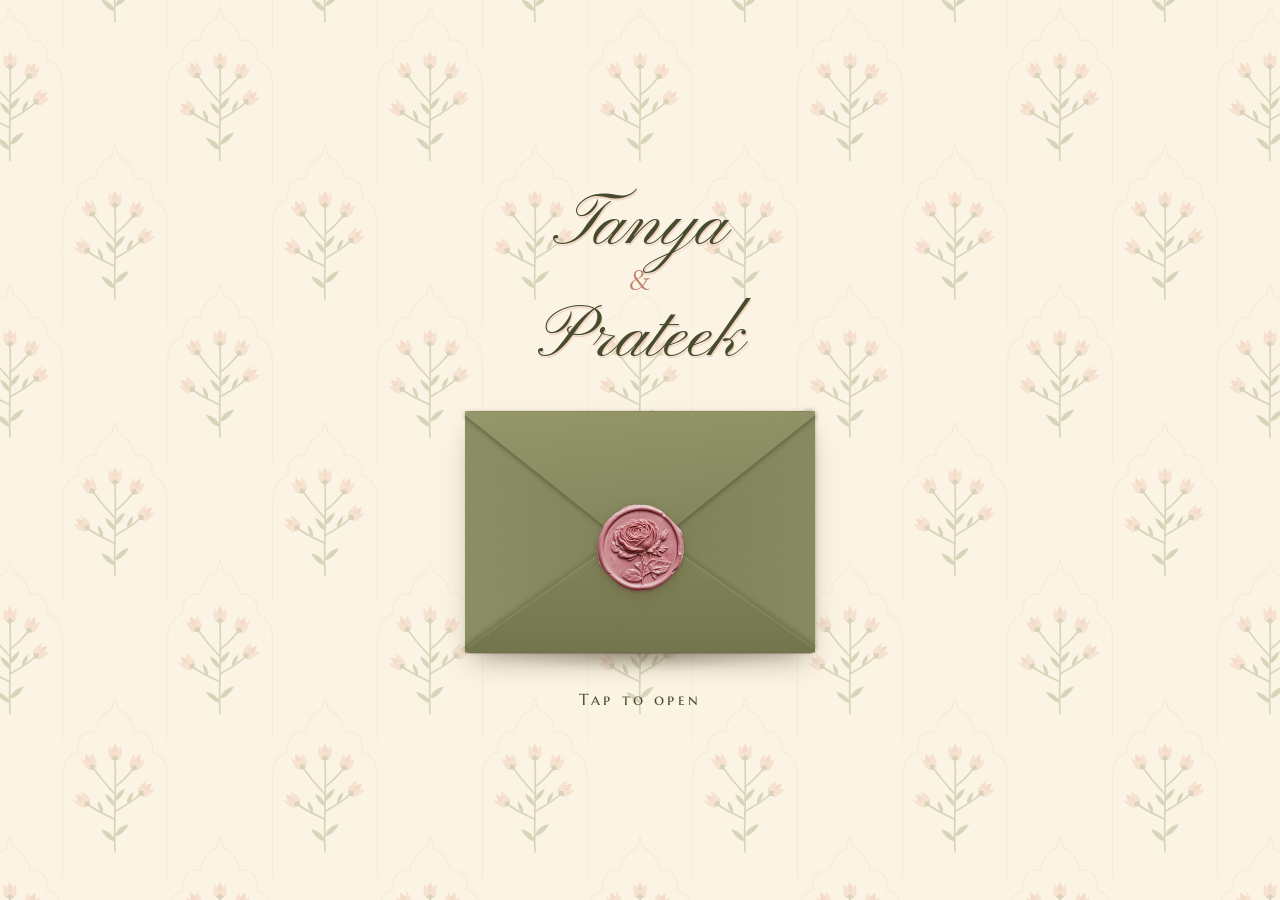
==== commit 8022ff99: "Make the invite easier to read Darker text and labels, a fainter background print, bigger dates and " ====
--- a/index.html
+++ b/index.html
@@ -3,7 +3,7 @@
 <head>
   <meta charset="utf-8">
   <meta name="viewport" content="width=device-width, initial-scale=1, viewport-fit=cover">
-  <meta name="color-scheme" content="light">
+  <meta name="color-scheme" content="light dark">
   <meta name="theme-color" content="#FBF3E3">
   <title>Tanya &amp; Prateek's Engagement</title>
   <meta name="description" content="Our kids are getting engaged! Join us on Sunday, 6 December 2026 at Namami Ganges, Rishikesh.">
@@ -194,8 +194,8 @@
               <p class="cover__bless reveal" style="--i:2"><span class="nw">And they can't do it</span> <span class="nw">without your blessings!</span></p>
               <svg class="orn reveal" style="--i:4" aria-hidden="true"><use href="#orn"/></svg>
               <p class="cover__join reveal" style="--i:5">Join us</p>
-              <p class="cover__meta reveal" style="--i:6">Sunday, 6 December 2026<br>Namami Ganges, Rishikesh</p>
-              <button class="btn btn--line cover__cta reveal" style="--i:7" type="button" data-go="when">See the details</button>
+              <p class="cover__date reveal" style="--i:6">Sunday, 6 December 2026</p>
+              <button class="btn btn--line cover__cta reveal" style="--i:7" type="button" data-go="when">See more details</button>
 
               <div class="kids">
                 <div class="kids__box">
@@ -285,7 +285,7 @@
                   <circle cx="90" cy="38" r="12.5" fill="#FBF6EC" stroke="#9A9D73" stroke-width="1"/>
                   <svg x="80" y="29.5" width="20" height="17"><use href="#i-plane"/></svg>
                   <text class="map__label" x="24" y="66">Jolly Grant Airport</text>
-                  <text class="map__sub" x="24" y="77">Dehradun</text>
+                  <text class="map__sub" x="24" y="80">Dehradun</text>
                   <circle cx="180" cy="98" r="4.2" fill="#7E8056"/><circle cx="180" cy="98" r="7" fill="none" stroke="#7E8056" stroke-opacity=".35"/>
                   <text class="map__label" x="170" y="125" text-anchor="end">Rishikesh</text>
                   <circle cx="72" cy="200" r="4.2" fill="#7E8056"/>
--- a/style.css
+++ b/style.css
@@ -7,12 +7,13 @@
   --paper-2: #F4EBDA;      /* panels on the card */
   --sage: #7E8056;         /* scalloped frame, buttons */
   --sage-light: #B4B78E;
-  --sage-deep: #5D6143;    /* headings */
-  --ink: #4D4B39;          /* body text */
-  --muted: #6B6651;
-  --rule: #DCD2B9;
+  --sage-deep: #474B2E;    /* headings (deepened for readability) */
+  --ink: #34331F;          /* body text */
+  --muted: #4F4B37;        /* secondary text, still well above AA contrast */
+  --rule: #CDC1A3;
   --blush: #E8B3A0;        /* flowers */
-  --blush-deep: #BF7E6A;
+  --blush-deep: #BF7E6A;   /* drawn lines only, too light for text */
+  --blush-text: #9A523C;   /* blush-toned text that stays readable */
 
   --script: "Pinyon Script", "Snell Roundhand", "Apple Chancery", cursive;
   --caps: "Marcellus SC", "Marcellus", Georgia, serif;
@@ -24,8 +25,15 @@
   --ease: cubic-bezier(.2, .75, .2, 1);
   --flap-clip: polygon(0 0, 100% 0, 100% 3%, 53.6% 95.5%, 51.6% 99%, 50% 100%, 48.4% 99%, 46.4% 95.5%, 0 3%);
   --flap-clip-in: polygon(0 100%, 100% 100%, 100% 97%, 53.6% 4.5%, 51.6% 1%, 50% 0, 48.4% 1%, 46.4% 4.5%, 0 97%);
-  color-scheme: light;
-}
+  color-scheme: light dark;
+}
+/* Android (Samsung Internet, Chrome) auto-darkens light pages in dark mode, which wrecked the invite.
+   Saying the page supports dark mode turns that off; the "dark" colours below are the same cream look on purpose. */
+@media (prefers-color-scheme: dark) {
+  :root { color-scheme: light dark; }
+  html, body { background-color: var(--ground); color: var(--ink); }
+}
+
 @media (min-width: 600px) {
   :root { --r: 16px; --band: 15px; }
 }
@@ -56,10 +64,10 @@
 .script {
   font-family: var(--script); font-weight: 400;
   color: var(--sage-deep);
-  text-shadow: .028em .035em 0 rgba(232, 179, 160, .8);
-}
-
-:focus-visible { outline: 1.5px solid var(--blush-deep); outline-offset: 3px; border-radius: 3px; }
+  text-shadow: .02em .025em 0 rgba(232, 179, 160, .5);
+}
+
+:focus-visible { outline: 2px solid var(--sage-deep); outline-offset: 3px; border-radius: 3px; }
 [tabindex="-1"]:focus { outline: none; }
 
 /* ============ Petals ============ */
@@ -120,7 +128,7 @@
 .intro__names { margin-bottom: 34px; font-size: clamp(50px, 15.5vw, 74px); transition: opacity .6s ease, transform .8s var(--ease); }
 .intro__hint {
   margin-top: 34px;
-  font-family: var(--caps); font-size: 15px; letter-spacing: .24em; color: var(--sage-deep);
+  font-family: var(--caps); font-size: 16px; letter-spacing: .2em; color: var(--sage-deep);
   transition: opacity .4s ease;
 }
 .intro__hint span { display: inline-block; animation: hint 2.6s ease-in-out infinite; }
@@ -299,9 +307,10 @@
 .card {
   position: relative; height: 100%;
   background-color: var(--paper);
-  background-image: url("assets/grain.svg"), url("assets/paper-print.svg");
-  background-size: 180px, 150px auto;
-  background-position: 0 0, center -24px;
+  /* the cream wash keeps the block print faint so it never competes with the words */
+  background-image: url("assets/grain.svg"), linear-gradient(rgba(251, 246, 236, .6), rgba(251, 246, 236, .6)), url("assets/paper-print.svg");
+  background-size: 180px, auto, 150px auto;
+  background-position: 0 0, 0 0, center -24px;
   overflow: hidden;
   container-type: size;
 }
@@ -342,10 +351,10 @@
 }
 @media (min-width: 600px) { .page__inner { --pad-x: 44px; } }
 
-.eyebrow { font-family: var(--caps); font-size: clamp(13px, 2.6cqh, 14.5px); letter-spacing: .24em; color: var(--muted); padding-left: .24em; }
+.eyebrow { font-family: var(--caps); font-size: 15px; letter-spacing: .2em; color: var(--sage-deep); padding-left: .2em; }
 .h2 { font-size: clamp(38px, min(14cqw, 8.4cqh), 62px); line-height: 1.16; margin: 0; text-wrap: balance; }
 .h2--long { font-size: clamp(32px, min(12.6cqw, 7.4cqh), 54px); white-space: nowrap; }
-.lede { font-size: 15.5px; color: var(--muted); font-style: italic; margin: 2px 0 clamp(8px, 2cqh, 14px); text-wrap: balance; }
+.lede { font-size: 16px; color: var(--muted); font-style: italic; margin: 2px 0 clamp(8px, 2cqh, 14px); text-wrap: balance; }
 .orn { width: min(200px, 62%); aspect-ratio: 220 / 26; height: auto; margin: clamp(2px, 1cqh, 6px) auto clamp(2px, .8cqh, 4px); }
 
 /* Buttons: a printed double rule rather than a chunky pill */
@@ -353,7 +362,7 @@
   display: inline-flex; align-items: center; justify-content: center;
   min-height: 48px; padding: 12px 26px;
   border: 1px solid var(--sage); border-radius: 2px;
-  font-family: var(--caps); font-size: 14.5px; letter-spacing: .14em;
+  font-family: var(--caps); font-size: 15px; letter-spacing: .12em;
   text-decoration: none; cursor: pointer;
   transition: background-color .25s, color .25s, transform .15s;
 }
@@ -373,7 +382,7 @@
   margin-top: clamp(10px, 3cqh, 28px); padding: 8px 6px;
   display: inline-flex; align-items: center; gap: 10px;
   background: none; border: 0; cursor: pointer; white-space: nowrap;
-  font-family: var(--caps); font-size: 14px; letter-spacing: .14em; color: var(--sage-deep);
+  font-family: var(--caps); font-size: 15px; letter-spacing: .12em; color: var(--sage-deep);
 }
 .next-link svg { width: 26px; height: 11px; transition: transform .3s var(--ease); }
 .next-link:hover svg { transform: translateX(4px); }
@@ -384,17 +393,16 @@
 .page--cover .page__inner { height: 100%; min-height: 0; padding-top: clamp(18px, 4.2cqh, 42px); padding-bottom: 0; }
 .cover__lead {
   margin-top: auto;
-  font-style: italic; font-weight: 300;
-  font-size: clamp(19px, min(6.4cqw, 3.4cqh), 27px); line-height: 1.3; color: var(--sage-deep);
-}
-.cover__title { font-size: clamp(62px, min(25cqw, 13cqh), 112px); line-height: 1.05; margin: .02em 0 .1em; }
-.cover__bless { font-size: clamp(15px, min(5cqw, 2.7cqh), 18px); line-height: 1.5; color: var(--ink); }
+  font-style: italic; font-weight: 400;
+  font-size: clamp(21px, min(7.4cqw, 4cqh), 32px); line-height: 1.3; color: var(--sage-deep);
+}
+.cover__title { font-size: clamp(64px, min(27cqw, 15cqh), 124px); line-height: 1.05; margin: .02em 0 .12em; }
+.cover__bless { font-size: clamp(17px, min(6cqw, 3.3cqh), 22px); line-height: 1.45; color: var(--ink); }
 .nw { white-space: nowrap; }
 .page--cover .orn { margin: clamp(8px, 2.2cqh, 18px) auto clamp(6px, 1.6cqh, 12px); }
-.cover__join { font-family: var(--caps); font-size: 16px; letter-spacing: .26em; color: var(--sage-deep); padding-left: .26em; }
-.cover__meta { margin-top: 4px; font-size: 16px; line-height: 1.55; color: var(--muted); text-wrap: balance; }
-.cover__meta .dot { color: var(--blush-deep); padding: 0 .2em; }
-.cover__cta { margin-top: clamp(10px, 2.4cqh, 20px); min-height: 44px; padding: 10px 26px; font-size: 13.5px; }
+.cover__join { font-family: var(--caps); font-size: clamp(18px, 3.2cqh, 21px); letter-spacing: .2em; color: var(--sage-deep); padding-left: .2em; }
+.cover__date { margin-top: 2px; font-size: clamp(18px, 3.2cqh, 20px); font-weight: 500; line-height: 1.4; color: var(--ink); }
+.cover__cta { margin-top: clamp(10px, 2.2cqh, 18px); min-height: 44px; padding: 10px 26px; font-size: 14px; }
 
 .kids {
   flex: 1 1 0; min-height: 170px;
@@ -443,17 +451,17 @@
 
 /* ============ 2 · Join us ============ */
 .date { margin: clamp(6px, 1.8cqh, 14px) 0 4px; }
-.date__month { font-family: var(--caps); font-size: 14px; letter-spacing: .36em; color: var(--sage-deep); margin-bottom: 4px; padding-left: .36em; }
+.date__month { font-family: var(--caps); font-size: 18px; letter-spacing: .26em; color: var(--sage-deep); margin-bottom: 4px; padding-left: .26em; }
 .date__row { display: flex; align-items: center; justify-content: center; gap: clamp(10px, 4cqw, 18px); }
 .date__side {
   flex: 0 1 88px; min-width: 0; padding: 6px 0;
   border-top: 1px solid var(--rule); border-bottom: 1px solid var(--rule);
-  font-family: var(--caps); font-size: clamp(13px, 4.5cqw, 15px); letter-spacing: .14em; color: var(--muted);
+  font-family: var(--caps); font-size: clamp(15px, 4.8cqw, 17px); letter-spacing: .1em; color: var(--ink);
 }
 .date__day { font-family: var(--display); font-size: clamp(50px, 11cqh, 72px); line-height: 1; color: var(--sage-deep); }
 .date__count {
   display: flex; align-items: center; justify-content: center; gap: 10px;
-  margin-top: 12px; font-size: 16px; font-style: italic; color: var(--blush-deep);
+  margin-top: 12px; font-size: 17px; font-weight: 500; color: var(--blush-text);
 }
 .date__count[hidden] { display: none; }
 .date__count::before, .date__count::after { content: ""; width: 20px; height: 1px; background: currentColor; opacity: .5; }
@@ -465,25 +473,25 @@
 .events__rule { background: linear-gradient(transparent, var(--rule) 20%, var(--rule) 80%, transparent); }
 .event { display: grid; justify-items: center; align-content: start; gap: 4px; padding: 4px 0; }
 .ico--event { width: clamp(40px, 8cqh, 52px); height: auto; aspect-ratio: 52 / 44; margin-bottom: 4px; }
-.event__time { font-family: var(--display); font-size: clamp(20px, 7.4cqw, 25px); line-height: 1.2; color: var(--sage-deep); white-space: nowrap; }
-.event__what { font-family: var(--caps); font-size: 15px; letter-spacing: .12em; color: var(--muted); }
+.event__time { font-family: var(--display); font-size: clamp(22px, 8cqw, 27px); line-height: 1.2; color: var(--sage-deep); white-space: nowrap; }
+.event__what { font-family: var(--caps); font-size: 16px; letter-spacing: .08em; color: var(--ink); }
 
 .place-line {
   display: inline-flex; align-items: center; gap: 8px;
-  margin: clamp(10px, 2.8cqh, 22px) 0 0; font-size: 15.5px; color: var(--sage-deep);
+  margin: clamp(10px, 2.8cqh, 22px) 0 0; font-size: 17px; font-weight: 500; color: var(--ink);
 }
 .ico--buta { width: 17px; height: 22px; flex: none; }
 
 
 /* ============ 3 · Venue ============ */
-.venue__where { font-family: var(--caps); font-size: 15.5px; letter-spacing: .14em; color: var(--sage-deep); margin-top: 2px; }
-.venue__note { margin-top: 6px; max-width: 300px; font-size: 15px; color: var(--muted); font-style: italic; text-wrap: balance; }
+.venue__where { font-family: var(--caps); font-size: 16.5px; letter-spacing: .1em; color: var(--ink); margin-top: 2px; }
+.venue__note { margin-top: 6px; max-width: 300px; font-size: 16px; color: var(--muted); font-style: italic; text-wrap: balance; }
 .map { width: min(100%, 400px, calc(36cqh * 1.4655)); margin: clamp(10px, 2.6cqh, 22px) auto clamp(12px, 3cqh, 24px); }
 .map svg { width: 100%; height: auto; box-shadow: 0 1px 2px rgba(60, 55, 30, .12); }
-.map__label { font-family: var(--serif); font-size: 12.5px; font-weight: 500; fill: var(--ink); }
-.map__sub { font-family: var(--serif); font-size: 11px; font-style: italic; fill: var(--muted); }
+.map__label { font-family: var(--serif); font-size: 14px; font-weight: 500; fill: var(--ink); }
+.map__sub { font-family: var(--serif); font-size: 12.5px; font-style: italic; fill: var(--muted); }
 .map__venue { font-family: var(--script); font-size: 21px; fill: var(--sage-deep); paint-order: stroke; stroke: #F7EFE0; stroke-width: 4px; }
-.map__river-label { font-family: var(--serif); font-size: 11px; font-style: italic; fill: #86A090; letter-spacing: .14em; }
+.map__river-label { font-family: var(--serif); font-size: 12px; font-style: italic; fill: #5F7E6B; letter-spacing: .14em; }
 .map__pulse { transform-box: fill-box; transform-origin: center; animation: pulse 2.6s ease-out infinite; }
 @keyframes pulse { 0% { opacity: .7; transform: scale(1); } 100% { opacity: 0; transform: scale(3.4); } }
 .btn-row { display: grid; gap: 10px; width: 100%; max-width: 300px; }
@@ -495,16 +503,16 @@
   padding: clamp(9px, 2.2cqh, 18px) 2px; border-bottom: 1px solid var(--rule);
 }
 .ico--travel { width: 40px; height: 35px; margin-top: 4px; }
-.trow__kind { font-family: var(--caps); font-size: 14px; letter-spacing: .18em; color: var(--blush-deep); }
-.trow h3 { font-size: 17px; font-weight: 500; line-height: 1.35; color: var(--sage-deep); margin-top: 2px; }
+.trow__kind { font-family: var(--caps); font-size: 14.5px; letter-spacing: .14em; color: var(--blush-text); }
+.trow h3 { font-size: 18px; font-weight: 500; line-height: 1.35; color: var(--sage-deep); margin-top: 2px; }
 .trow__h-2 { margin-top: clamp(6px, 1.4cqh, 12px) !important; }
 .code {
   display: inline-block; margin-right: 8px; padding: 0 6px;
   border: 1px solid var(--rule); border-radius: 2px;
-  font-family: var(--caps); font-size: 12.5px; font-weight: 400; letter-spacing: .1em; color: var(--muted);
+  font-family: var(--caps); font-size: 13px; font-weight: 400; letter-spacing: .1em; color: var(--ink);
   vertical-align: 2px;
 }
-.trow__meta { font-size: 16px; margin-top: 2px; color: var(--ink); }
+.trow__meta { font-size: 17px; margin-top: 2px; color: var(--ink); }
 .trow__note { font-size: 15.5px; font-style: italic; color: var(--muted); margin-top: 6px; line-height: 1.5; }
 
 
@@ -521,8 +529,8 @@
   width: 24px; height: 24px; border-radius: 50%; background: var(--c);
   box-shadow: inset 0 0 0 1px rgba(80, 70, 40, .08), 0 1px 2px rgba(80, 70, 40, .14);
 }
-.attire__text { font-size: clamp(15px, 2.9cqh, 17px); line-height: 1.55; color: var(--ink); text-wrap: balance; }
-.attire__for { font-family: var(--caps); font-size: 14px; letter-spacing: .2em; padding-left: .2em; color: var(--blush-deep); }
+.attire__text { font-size: clamp(16px, 3cqh, 17.5px); line-height: 1.55; color: var(--ink); text-wrap: balance; }
+.attire__for { font-family: var(--caps); font-size: 15px; letter-spacing: .16em; padding-left: .16em; color: var(--blush-text); }
 .attire__title--sm { font-size: clamp(26px, 5.4cqh, 34px); margin-top: 4px; }
 .attire__rule { display: block; width: 60%; height: 1px; margin: clamp(10px, 2.4cqh, 20px) auto clamp(8px, 2cqh, 16px); background: linear-gradient(90deg, transparent, var(--rule) 20%, var(--rule) 80%, transparent); }
 
@@ -531,12 +539,12 @@
 .closing__sprig { width: 40px; height: min(64px, 9cqh); margin-bottom: 14px; }
 .closing__line {
   max-width: 300px;
-  font-size: clamp(22px, 6.6vw, 27px); font-weight: 300; font-style: italic; line-height: 1.35;
+  font-size: clamp(22px, 6.6vw, 27px); font-weight: 400; font-style: italic; line-height: 1.35;
   color: var(--sage-deep); text-wrap: balance;
 }
 .closing .orn { margin: 16px auto 10px; }
 .closing__names { font-size: clamp(44px, 13.5vw, 56px); margin-bottom: 10px; }
-.closing__date { font-family: var(--display); font-size: 15px; letter-spacing: .3em; padding-left: .3em; color: var(--muted); }
+.closing__date { font-family: var(--display); font-size: 18px; letter-spacing: .2em; padding-left: .2em; color: var(--ink); }
 .closing .next-link { margin-top: clamp(14px, 4cqh, 34px); }
 
 /* Short cards (small phones, or the Claude app's viewer on an older iPhone):
@@ -569,7 +577,7 @@
   position: relative;
   display: flex; align-items: center; justify-content: center;
   min-height: 50px; padding-top: 9px;
-  font-family: var(--caps); font-size: 14.5px; letter-spacing: .08em; color: var(--muted);
+  font-family: var(--caps); font-size: 15px; letter-spacing: .04em; color: var(--ink);
   text-decoration: none;
   transition: color .3s;
 }
@@ -582,7 +590,7 @@
 }
 .tab + .tab { box-shadow: -1px 0 0 rgba(220, 210, 185, .6); }
 .tab:hover { color: var(--sage-deep); }
-.tab[aria-current="page"] { color: var(--sage-deep); }
+.tab[aria-current="page"] { color: var(--sage-deep); background: rgba(126, 128, 86, .14); }
 .tab[aria-current="page"]::before { opacity: 1; transform: none; }
 
 .side-nav { display: none; }
